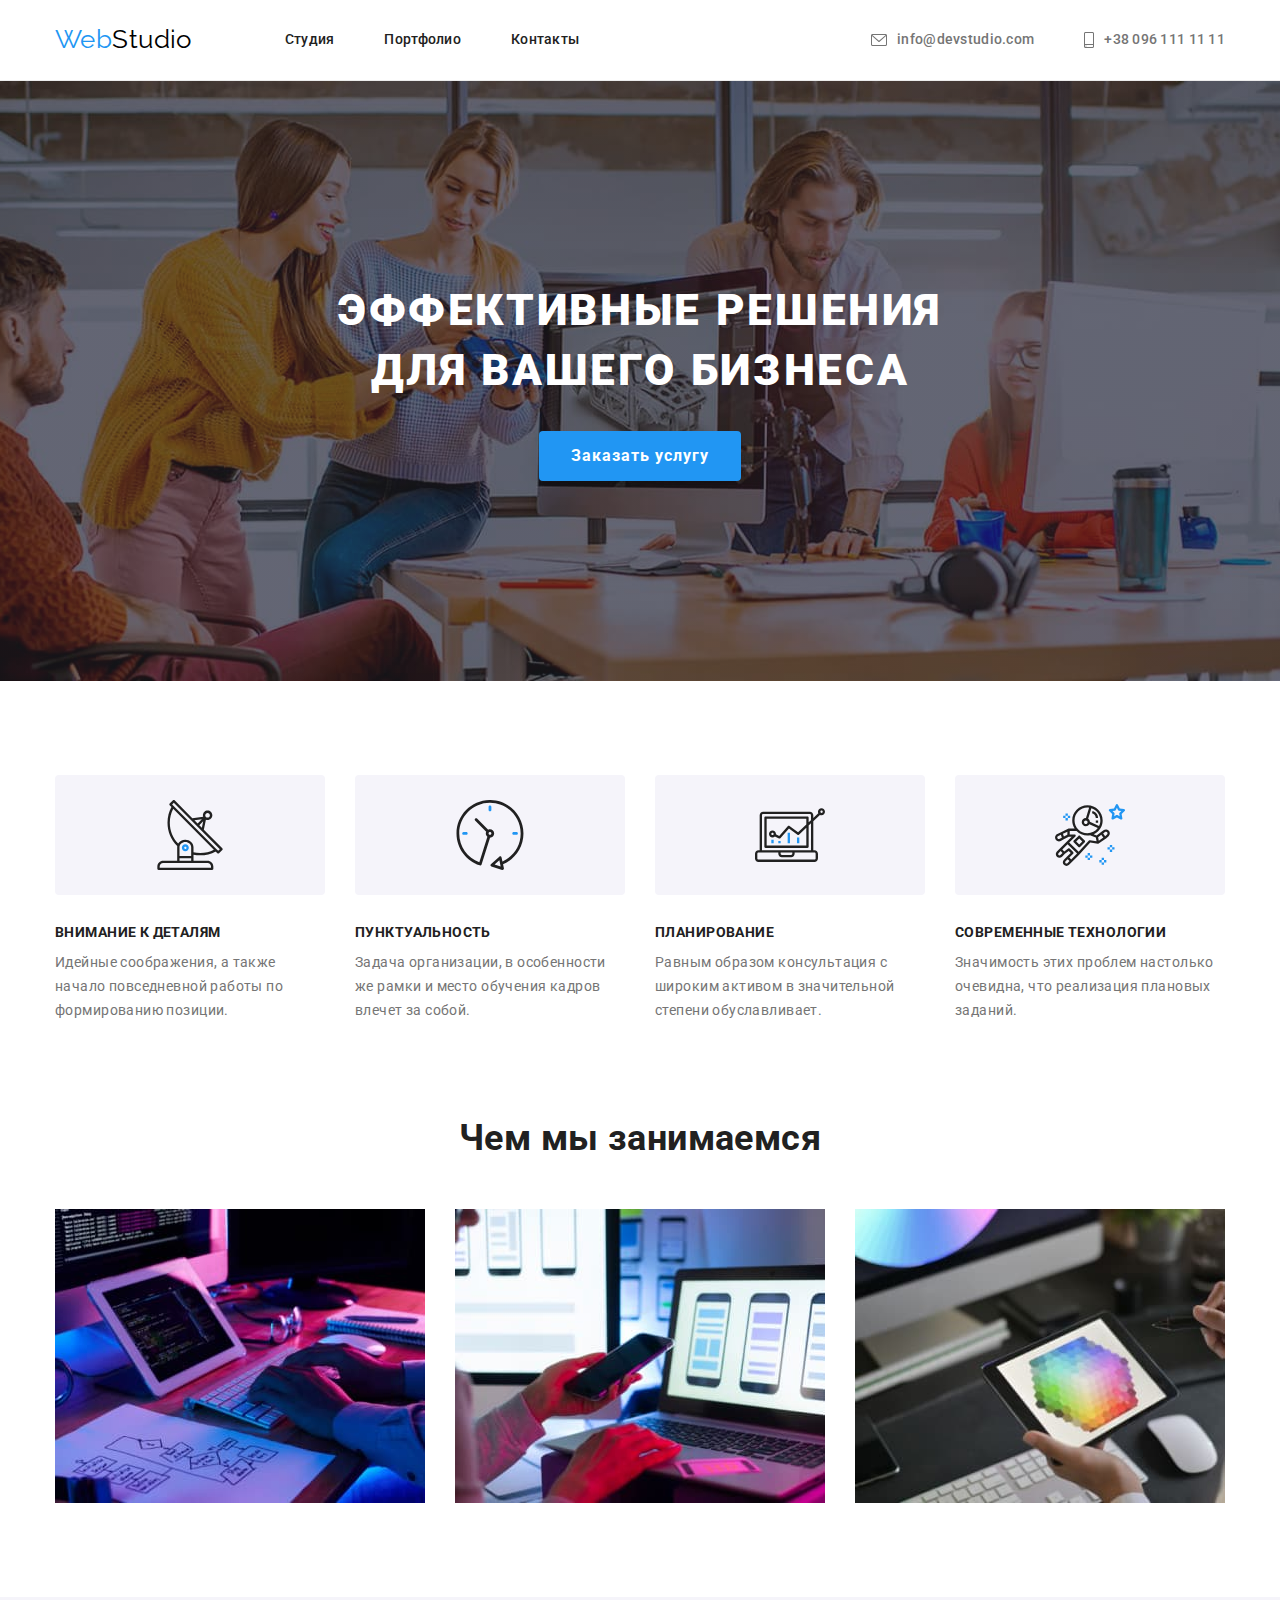
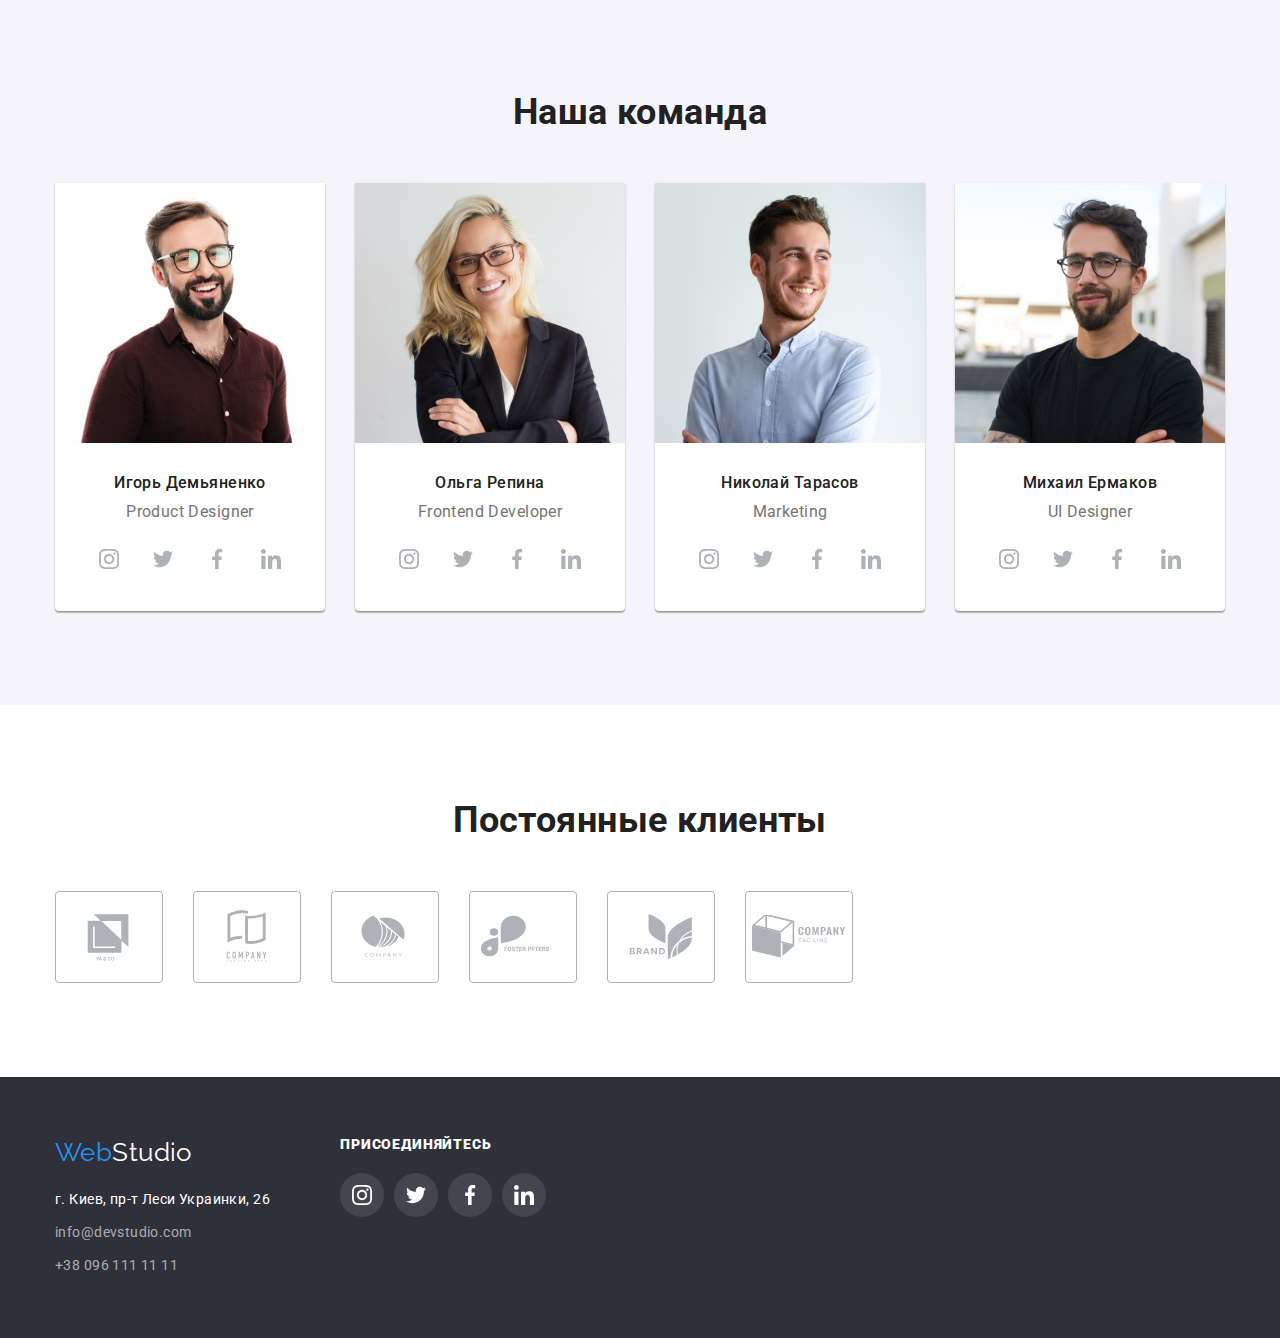
==== index.html @ 4023d110 "Начало" ====
<!DOCTYPE html>
<html lang="ru">
<head>
    <meta charset="UTF-8">
    <meta http-equiv="X-UA-Compatible" content="IE=edge">
    <meta name="viewport" content="width=device-width, initial-scale=1.0">
    <title>Главная</title>
    <link rel="preconnect" href="https://fonts.googleapis.com">
    <link rel="preconnect" href="https://fonts.gstatic.com" crossorigin>
    <link href="https://fonts.googleapis.com/css2?family=Raleway:wght@700&family=Roboto:wght@400;500;700;900&display=swap"
      rel="stylesheet">
    <link rel="stylesheet" href="https://cdnjs.cloudflare.com/ajax/libs/modern-normalize/1.1.0/modern-normalize.min.css">
    <link rel="stylesheet" href="./css/styles.css">
</head>

<body>
<!-- Шапка сайта -->
  <header class="page-header">
    <div class="container">
      <nav class="page-header-nav">
        <a class="logo" href="./index.html"><span class="logo-web">Web</span>Studio</a>
        <ul class="list nav-list">
          <li class="nav-item"><a class="nav-link" href="./index.html">Студия</a></li>
          <li class="nav-item"><a class="nav-link" href="./portfolio.html">Портфолио</a></li>
          <li class="nav-item"><a class="nav-link" href="/">Контакты</a></li>
        </ul>
      </nav>
      <ul class="nav-contacts list">
        <li class="nav-contact-item">
          <a class="nav-contact" href="mailto:info@devstudio.com">
            <svg class="nav-svg" width="16" height="12">
              <use href="./images/icons.svg#icon-envlope"></use>
            </svg>
            info@devstudio.com
          </a>
        </li>
        <li class="nav-contact-item">
          <a class="nav-contact" href="tel:+380961111111">
            <svg class="nav-svg" width="10" height="16">
              <use href="./images/icons.svg#icon-smartphone"></use>
            </svg>
            +38 096 111 11 11
          </a>
        </li>
      </ul>
    </div>
  </header>

  <main>

<!-- Блок Герой-->
    <section class="hero section">
      <h1 class="hero-title">Эффективные решения <br/> для вашего бизнеса</h1>
      <button type="button" class="hero-button" >Заказать услугу</button>
    </section>

<!-- Блок Преимущества -->
    <section class="features section">
      <div class="container" >
        <h2 class="title visually-hidden">Преимущества работы с нами</h2>
        <ul class="features-list list">
          <li class="features-item">
            <div class="features-pic-place">
              <svg class="features-pic">
                <use href="./images/icons.svg#icon-antenna"></use>
              </svg>
            </div>
            <h3 class="features-item-title">Внимание к деталям</h3>
            <p class="features-text">Идейные соображения, а также начало повседневной работы по формированию позиции.</p>
          </li>
          <li class="features-item">
            <div class="features-pic-place">
              <svg class="features-pic">
                <use href="./images/icons.svg#icon-clock"></use>
              </svg>
            </div>
            <h3 class="features-item-title">Пунктуальность</h3>
            <p class="features-text">Задача организации, в особенности же рамки и место обучения кадров влечет за собой.</p>
          </li>
          <li class="features-item">
            <div class="features-pic-place">
              <svg class="features-pic">
                <use href="./images/icons.svg#icon-diagram"></use>
              </svg>
            </div>
            <h3 class="features-item-title">Планирование</h3>
            <p class="features-text">Равным образом консультация с широким активом в значительной степени обуславливает.</p>
          </li>
          <li class="features-item">
            <div class="features-pic-place">
              <svg class="features-pic">
                <use href="./images/icons.svg#icon-astronaut"></use>
              </svg>
            </div>
            <h3 class="features-item-title">Современные технологии</h3>
            <p class="features-text">Значимость этих проблем настолько очевидна, что реализация плановых заданий.</p>
          </li>
        </ul>
      </div>
    </section>

<!-- Блок Чем мы занимаемся -->
    <section class="about section">
      <div class="container">
        <h2 class="title">Чем мы занимаемся</h2>
        <ul class="about-list list">
          <li class="about-item"><img class="about-img" src="./images/blockscheme.jpg" alt="человек работает над блок-схемой работы сайта" width="370"></li>
          <li class="about-item"><img class="about-img" src="./images/telephonia.jpg" alt="человек работает над дизайном мобильной версии сайта" width="370"></li>
          <li class="about-item"><img class="about-img" src="./images/colorsoption.jpg" alt="человек выбирает цвет из цветовой схемы" width="370"></li>
        </ul>
      </div>
    </section>

<!-- Блок Наша команда-->
    <section class="team section">
      <div class="container">
        <h2 class="title">Наша команда</h2>
        <ul class="team-list list">

          <li class="team-card">
            <img class="team-img" src="./images/ihordemjanenko.jpg" alt="фотография Игоря Демьяненко" width="270">
            <div class="team-item">
              <h3 class="team-name">Игорь Демьяненко</h3>
              <p class="team-position">Product Designer</p>
              <ul class="social-media list">
                <li>
                  <a class="sm-icon" href="/">
                    <svg>
                      <use href="./images/icons.svg#icon-insta"></use>
                    </svg>
                  </a>
                </li>
                <li>
                  <a class="sm-icon" href="/">
                    <svg>
                      <use href="./images/icons.svg#icon-twitter"></use>
                    </svg>
                  <a>
                </li>
                <li>
                  <a class="sm-icon" href="/">
                    <svg>
                      <use href="./images/icons.svg#icon-fb"></use>
                    </svg>
                  </a>
                </li>
                <li>
                  <a class="sm-icon" href="/">
                    <svg>
                      <use href="./images/icons.svg#icon-linkdin"></use>
                    </svg>
                  </a>
                </li>
              </ul>
            </div>
          </li>

          <li class="team-card">
            <img class="team-img" src="./images/olharepina.jpg" alt="фотография Ольги Репиной" width="270">
            <div class="team-item">
              <h3 class="team-name">Ольга Репина</h3>
              <p class="team-position">Frontend Developer</p>
              <ul class="social-media list">
                <li>
                  <a class="sm-icon" href="/">
                    <svg>
                      <use href="./images/icons.svg#icon-insta"></use>
                    </svg>
                  </a>
                </li>
                <li>
                  <a class="sm-icon" href="/">
                    <svg>
                      <use href="./images/icons.svg#icon-twitter"></use>
                    </svg>
                    <a>
                </li>
                <li>
                  <a class="sm-icon" href="/">
                    <svg>
                      <use href="./images/icons.svg#icon-fb"></use>
                    </svg>
                  </a>
                </li>
                <li>
                  <a class="sm-icon" href="/">
                    <svg>
                      <use href="./images/icons.svg#icon-linkdin"></use>
                    </svg>
                  </a>
                </li>
              </ul>
            </div>
              </li>
          <li class="team-card">
            <img class="team-img" src="./images/nikolaytarasov.jpg" alt="фотография Николая Тарасова" width="270">
            <div class="team-item">
              <h3 class="team-name">Николай Тарасов</h3>
              <p class="team-position">Marketing</p>
              <ul class="social-media list">
                <li>
                  <a class="sm-icon" href="/">
                    <svg>
                      <use href="./images/icons.svg#icon-insta"></use>
                    </svg>
                  </a>
                </li>
                <li>
                  <a class="sm-icon" href="/">
                    <svg>
                      <use href="./images/icons.svg#icon-twitter"></use>
                    </svg>
                    <a>
                </li>
                <li>
                  <a class="sm-icon" href="/">
                    <svg>
                      <use href="./images/icons.svg#icon-fb"></use>
                    </svg>
                  </a>
                </li>
                <li>
                  <a class="sm-icon" href="/">
                    <svg>
                      <use href="./images/icons.svg#icon-linkdin"></use>
                    </svg>
                  </a>
                </li>
              </ul>
            </div>
              </li>
          <li class="team-card">
            <img class="team-img" src="./images/mihailermakov.jpg" alt="фотография Михаила Ермакова" width="270">
            <div class="team-item">
              <h3 class="team-name">Михаил Ермаков</h3>
              <p class="team-position">UI Designer</p>
              <ul class="social-media list">
                <li>
                  <a class="sm-icon" href="/">
                    <svg>
                      <use href="./images/icons.svg#icon-insta"></use>
                    </svg>
                  </a>
                </li>
                <li>
                  <a class="sm-icon" href="/">
                    <svg>
                      <use href="./images/icons.svg#icon-twitter"></use>
                    </svg>
                    <a>
                </li>
                <li>
                  <a class="sm-icon" href="/">
                    <svg>
                      <use href="./images/icons.svg#icon-fb"></use>
                    </svg>
                  </a>
                </li>
                <li>
                  <a class="sm-icon" href="/">
                    <svg>
                      <use href="./images/icons.svg#icon-linkdin"></use>
                    </svg>
                  </a>
                </li>
              </ul>
            </div>
          </li>
        </ul>
      </div>
    </section>

<!-- Блок Наши клиенты -->
    <section class="clients section">
      <div class="container">
        <h2 class="title">Постоянные клиенты</h2>
        <ul class="clients-list list">
          <li>
            <a class="client-link" href="/">
              <svg>
                <use href="./images/icons.svg#icon-company1"></use>
              </svg>
            </a>
          </li>
          <li class="client-place">
            <a class="client-link" href="/">
              <svg>
                <use href="./images/icons.svg#icon-company2"></use>
              </svg>
            </a>
          </li>
          <li class="client-place">
            <a class="client-link" href="/">
              <svg>
                <use href="./images/icons.svg#icon-company3"></use>
              </svg>
            </a>
          </li>
          <li class="client-place">
            <a class="client-link" href="/">
              <svg>
                <use href="./images/icons.svg#icon-company4"></use>
              </svg>
            </a>
          </li>
          <li class="client-place">
            <a class="client-link" href="/">
              <svg>
                <use href="./images/icons.svg#icon-company5"></use>
              </svg>
            </a>
          </li>
          <li class="client-place">
            <a class="client-link" href="/">
              <svg>
                <use href="./images/icons.svg#icon-company6"></use>
              </svg>
            </a>
          </li>
        </ul>

      </div>
    </section>

  </main>

<!-- Футер сайта -->
<footer class="footer">
  <div class="container">
    <div class="contacts">
      <p class="logo"><a class="link" href="./index.html"><span class="logo-web">Web</span><span
            class="logo-footer">Studio</span></a></p>
      <ul class="footer-list list">
        <li>
          <p class="footer-address"><a class="link" href="https://goo.gl/maps/79tdAXcRNP72xCpw5">г. Киев, пр-т Леси
              Украинки, 26</a></p>
        </li>
        <li>
          <p class="footer-contacts mail"><a class="link" href="mailto:info@devstudio.com">info@devstudio.com</a></p>
        </li>
        <li>
          <p class="footer-contacts"><a class="link" href="tel:+380961111111"> +38 096 111 11 11</a></p>
        </li>
      </ul>
    </div>
    <div class="footer-sm">
      <h3 class="footer-call">Присоединяйтесь</h3>
      <ul class="social-media list">
        <li>
          <a class="sm-icon" href="/">
            <svg>
              <use href="./images/icons.svg#icon-insta"></use>
            </svg>
          </a>
        </li>
        <li>
          <a class="sm-icon" href="/">
            <svg>
              <use href="./images/icons.svg#icon-twitter"></use>
            </svg>
          </a>
        </li>
        <li>
          <a class="sm-icon" href="/">
            <svg>
              <use href="./images/icons.svg#icon-fb"></use>
            </svg>
          </a>
        </li>
        <li>
          <a class="sm-icon" href="/">
            <svg>
              <use href="./images/icons.svg#icon-linkdin"></use>
            </svg>
          </a>
        </li>
      </ul>
    </div>
  </div>
</footer>
</body>
</html>
---- css/styles.css ----
:root {
  --primary-text-color: #757575;
  --secondary-text-color: #212121;
  --hero-bgc: #2f303a;
  --hero-title: #ffffff;
  --bgc-color: #ffffff;
  --bgc-footer: #2f303a;
  --bgc-hero: #2f303a;
  --bgc-ourteam: #f5f4fa;
  --ff-accent: Raleway, sans-serif;
  --accent-color: #2196f3;
}

* {
  box-sizing: border-box;
}

body {
  color: var(--primary-text-color);
  background-color: var(--bgc-color);
  font-family: roboto, sans-serif;
  letter-spacing: 0.03em;
  font-size: 14px;
}

.section {
  padding: 94px 0 94px 0;
}

.list {
  list-style: none;
  margin: 0;
  padding: 0;
}

.link {
  text-decoration: none;
}

.container {
  width: 1200px;
  margin-left: auto;
  margin-right: auto;
  padding-left: 15px;
  padding-right: 15px;
}

h1,
h2,
h3,
p,
ul {
  margin: 0;
}

.visually-hidden {
  position: absolute;
  width: 1px;
  height: 1px;
  margin: -1px;
  padding: 0;
  overflow: hidden;
  border: 0;
  clip: rect(0 0 0 0);
}

.logo {
  color: black;
  font-family: var(--ff-accent);
  font-size: 26px;
  line-height: 1.2;
  text-decoration: none;
}

.nav-link:hover,
.nav-link:focus,
.nav-contact:focus,
.nav-contact:hover,
.logo-web,
.active.nav-link {
  color: var(--accent-color);
}

.title {
  color: var(--secondary-text-color);
  font-weight: 700;
  font-size: 36px;
  line-height: 1.17;
  text-align: center;
  margin-bottom: 50px;
}

/* ------------------ PAGE HEADER------------------------------ */
.page-header {
  border-bottom: 1px solid #ececec;
  background-color: var(--bgc-color);
}

/* ------------------ LOGO and MENU------------------------------ */
.page-header-nav {
  display: flex;
  align-items: center;
  margin-right: auto;
}

.page-header .container,
.nav-contacts {
  display: flex;
}

.nav-list {
  display: flex;
  margin-left: 93px;
}

.nav-item:not(:last-child) {
  margin-right: 50px;
}

.nav-link,
.nav-contact {
  display: flex;
  padding-top: 32px;
  padding-bottom: 32px;
  align-items: center;

  font-weight: 500;
  line-height: 1.14;
  letter-spacing: 0.02em;
  text-decoration: none;
  color: var(--primary-text-color);
}

.nav-link {
  color: var(--secondary-text-color);
}

.nav-contact-item:not(:last-child) {
  margin-right: 50px;
}

.nav-svg {
  margin-right: 10px;
  --color: currentColor;
}

/* ------------------ HERO SECTION ------------------------------ */
.hero {
  max-width: 1600px;
  margin-left: auto;
  margin-right: auto;
  background-color: var(--hero-bgc);
  background-image: linear-gradient(
      to right,
      rgba(47, 48, 58, 0.4),
      rgba(47, 48, 58, 0.4)
    ),
    url("../images/hero-image.jpg");

  background-repeat: no-repeat;
  background-size: cover;
  background-position: 50% 50%;

  padding-top: 200px;
  padding-bottom: 200px;
  text-align: center;
}

.hero-title {
  color: var(--hero-title);
  font-weight: 900;
  font-size: 44px;
  line-height: 1.36;
  letter-spacing: 0.06em;
  text-transform: uppercase;
  margin-bottom: 30px;
}

.hero-button {
  font-family: roboto, sans-serif;
  border-width: 0;
  font-weight: 700;
  font-size: 16px;
  line-height: 1.88;
  text-align: center;
  letter-spacing: 0.06em;
  text-decoration: none;
  cursor: pointer;
  color: var(--hero-title);
  background-color: var(--accent-color);

  padding: 10px 32px 10px 32px;
  box-shadow: 0px 4px 4px rgba(0, 0, 0, 0.15);
  border-radius: 4px;
  min-width: 200px;
}

/* ------------------- FEATURES SECTION ---------------*/
.features-list {
  display: flex;
}

.features-item {
  width: calc((100% - 90px) / 3);
}

.features-item:not(:last-child) {
  margin-right: 30px;
}

.features-item-title {
  color: var(--secondary-text-color);
  font-size: 14px;
  font-weight: 700;
  line-height: 1.14;
  text-transform: uppercase;
  margin-bottom: 10px;
}

.features-text {
  line-height: 1.71;
}

.features-pic-place {
  display: flex;
  align-items: center;
  justify-content: center;
  width: 100%;
  height: 120px;
  margin-bottom: 30px;
  border-radius: 4px;
  background-color: var(--bgc-ourteam);
}

.features-pic {
  width: 70px;
  height: 70px;
}

/* ------------------- ABOUT SECTION ---------------------------------*/
.about {
  padding-top: 0;
}

.about-list {
  display: flex;
}

.about-item + .about-item {
  margin-left: 30px;
}

.about-img {
  display: block;
}

/* ------------------- TEAM SECTION ---------------*/
.team {
  background-color: var(--bgc-ourteam);
}

.team-list {
  display: flex;
}

.team-card {
  width: calc((100% - 90px) / 4);
  box-shadow: 0px 1px 3px rgba(0, 0, 0, 0.12), 0px 1px 1px rgba(0, 0, 0, 0.14),
    0px 2px 1px rgba(0, 0, 0, 0.2);
  border-radius: 0px 0px 4px 4px;
  background-color: var(--bgc-color);
}

.team-card:not(:last-child) {
  margin-right: 30px;
}

.team-img {
  display: block;
}

.team-item {
  padding: 30px 32px 30px 32px;
}

.team-name {
  font-weight: 500;
  font-size: 16px;
  line-height: 1.19;
  text-align: center;
  margin-bottom: 10px;
  color: var(--secondary-text-color);
}

.team-position {
  font-size: 16px;
  line-height: 1.19;
  text-align: center;
  margin-bottom: 16px;
}

.social-media {
  display: flex;
  justify-content: center;
}

.sm-icon {
  display: flex;
  width: 44px;
  height: 44px;
  border-radius: 50%;
  align-items: center;
  justify-content: center;
}

.sm-icon:focus svg,
.sm-icon:hover svg {
  fill: #ffffff;
}

.sm-icon svg {
  width: 20px;
  height: 20px;
  fill: #afb1b8;
}

/* ---------------- CLIENTS --------------------------- */

.clients-list {
  display: flex;
  margin-right: -30px;
}

.clients-list li {
  width: calc((100%-150px) / 6);
  height: 92px;
  margin-right: 30px;
}

.client-link {
  display: flex;
  width: 100%;
  height: 100%;
  border: 1px solid #afb1b8;
  box-sizing: border-box;
  border-radius: 4px;
  justify-content: center;
  align-items: center;
}

.client-link:hover,
.client-link:focus {
  border: 1px solid var(--accent-color);
}

.client-link:hover svg,
.client-link:focus svg {
  fill: var(--accent-color);
}

.client-link svg {
  width: 106px;
  height: 60px;
  fill: #afb1b8;
}

/* ---------------- FOOTER --------------------------- */

.footer {
  background-color: var(--bgc-footer);
  padding-top: 60px;
  padding-bottom: 60px;
}

.footer .container {
  display: flex;
}

.logo-footer {
  color: #ffffff;
}

.footer .logo {
  margin-bottom: 20px;
}

.footer-address {
  margin-bottom: 9px;
}

.footer-address a {
  color: #fff;
  line-height: 1.71;
}

.footer-contacts a {
  color: rgba(255, 255, 255, 0.6);
  line-height: 1.71;
}

.footer-contacts.mail {
  margin-bottom: 9px;
}

.footer-sm {
  margin-left: 70px;
}

.footer-call {
  color: #ffffff;
  font-weight: 900;
  font-size: 14px;
  line-height: 1.14;
  letter-spacing: 0.06em;
  text-transform: uppercase;
  margin-bottom: 20px;
}

.footer-sm .sm-icon {
  background: rgba(255, 255, 255, 0.1);
}

.footer-sm .sm-icon svg {
  fill: #ffffff;
}

.social-media li:not(:last-child) {
  margin-right: 10px;
}

.sm-icon:hover,
.sm-icon:focus {
  background-color: var(--accent-color);
}

/* ---------------- PORTFOLIO SECTION -------------------- */
.portfolio-buttons {
  display: flex;
  justify-content: center;
  margin-bottom: 50px;
}

.portfolio-button {
  border-radius: 4px;
  padding: 6px 22px 6px 22px;

  color: var(--secondary-text-color);
  font-family: roboto, sans-serif;
  background-color: #f5f4fa;
  font-weight: 500;
  font-size: 16px;
  line-height: 1.62;
  text-align: center;
  border-width: 0;
  letter-spacing: 0.03em;

  cursor: pointer;
}

.portfolio-item-btn:not(:last-child) {
  margin-right: 8px;
}

.portfolio-button:focus,
.portfolio-button:hover {
  color: #ffffff;
  background-color: var(--accent-color);
  box-shadow: 0px 3px 1px rgba(0, 0, 0, 0.1), 0px 1px 2px rgba(0, 0, 0, 0.08),
    0px 2px 2px rgba(0, 0, 0, 0.12);
}

.portfolio-photo {
  display: block;
}

.portfolio-name {
  color: var(--secondary-text-color);
  font-weight: 700;
  font-size: 18px;
  line-height: 2;
  letter-spacing: 0.06em;
  margin-bottom: 4px;
}

.portfolio-type {
  font-size: 16px;
  line-height: 1.87;
  color: var(--primary-text-color);
  /* margin-bottom: 20px; */
}
.portfolio-list a {
  text-decoration: none;
}

.portfolio-list {
  display: flex;
  flex-wrap: wrap;
}

.portfolio-list-item {
  margin-right: 30px;
  margin-bottom: 30px;
}

.portfolio-list-item:nth-child(3n) {
  margin-right: 0;
}

.portfolio-list-item:nth-last-child(-n + 3) {
  margin-bottom: 0;
}

.portfolio-frame {
  border: 1px solid var(--bgc-ourteam);
  border-top: none;
  padding-top: 20px;
  padding-left: 24px;
  padding-right: 24px;
  padding-bottom: 20px;
}

.portfolio-list-item:focus,
.portfolio-list-item:hover {
  box-shadow: 0px 1px 1px rgba(0, 0, 0, 0.12), 0px 4px 4px rgba(0, 0, 0, 0.06),
    1px 4px 6px rgba(0, 0, 0, 0.16);
}
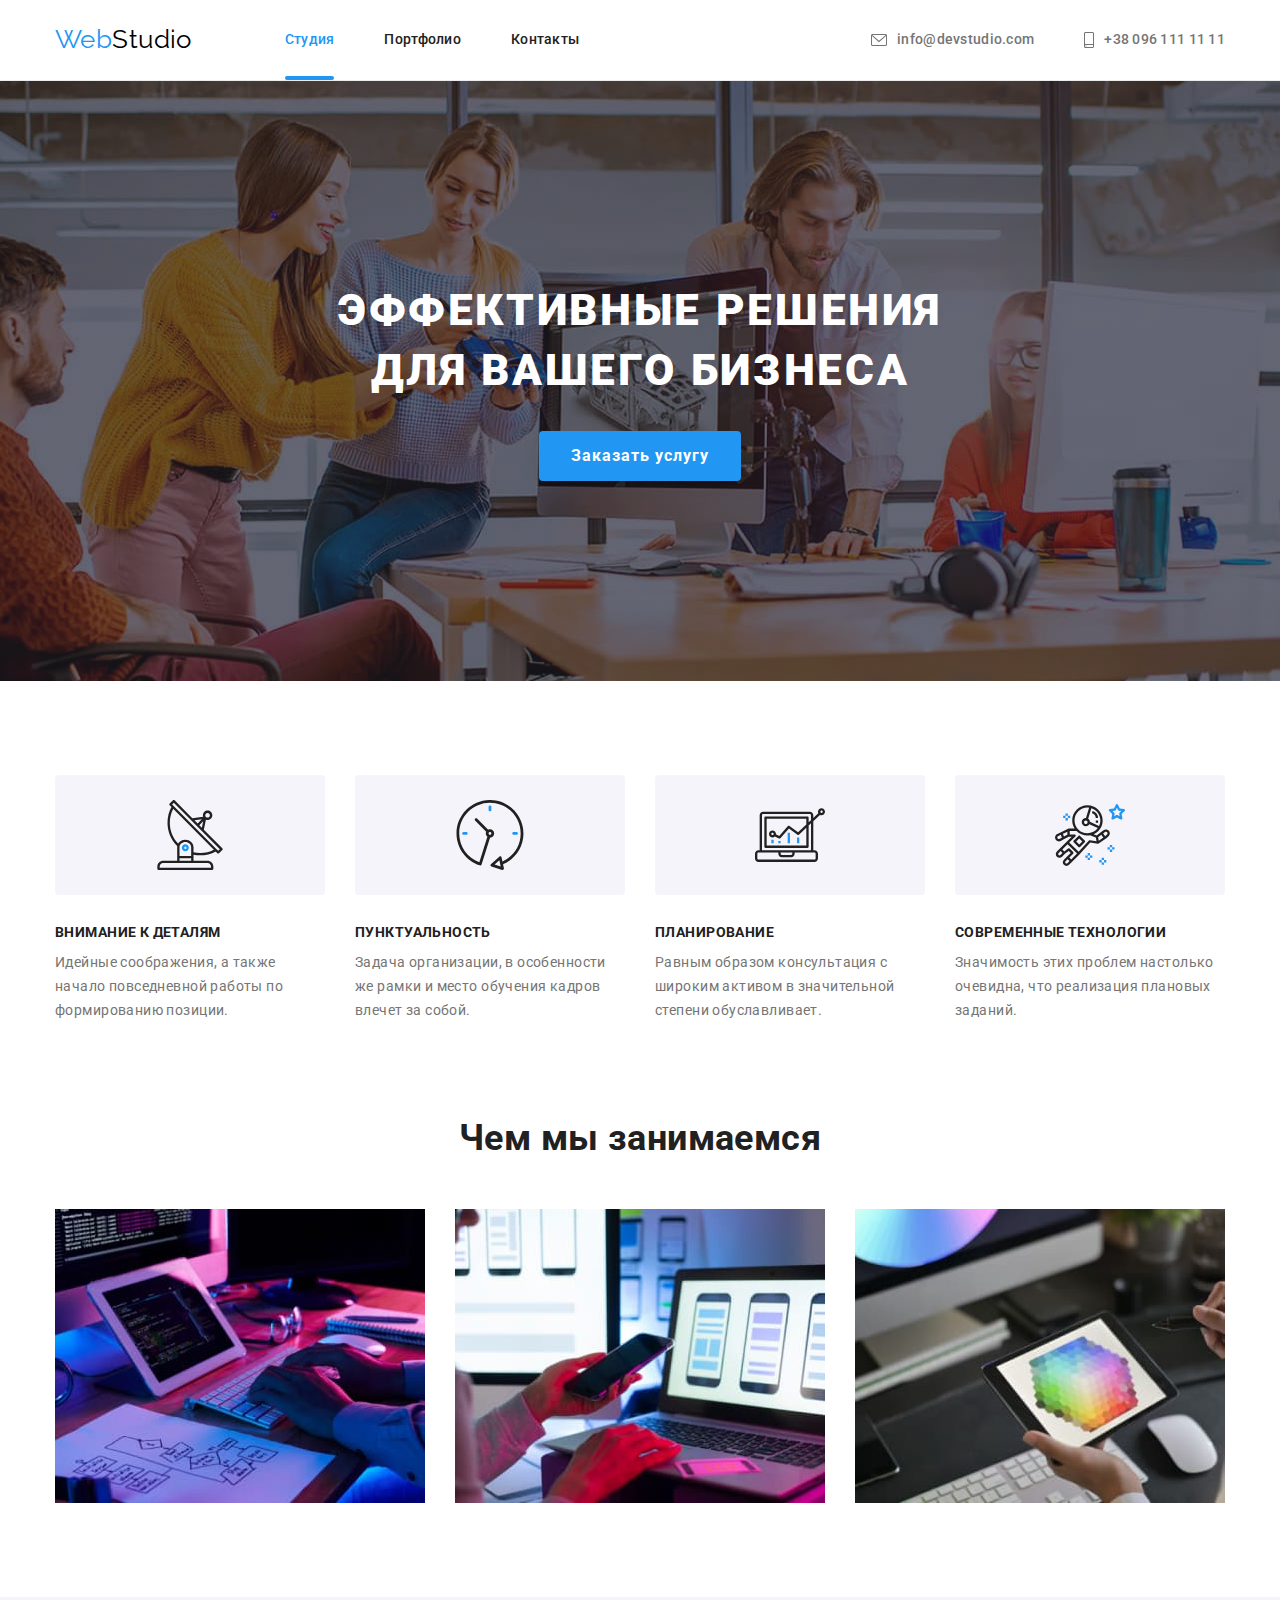
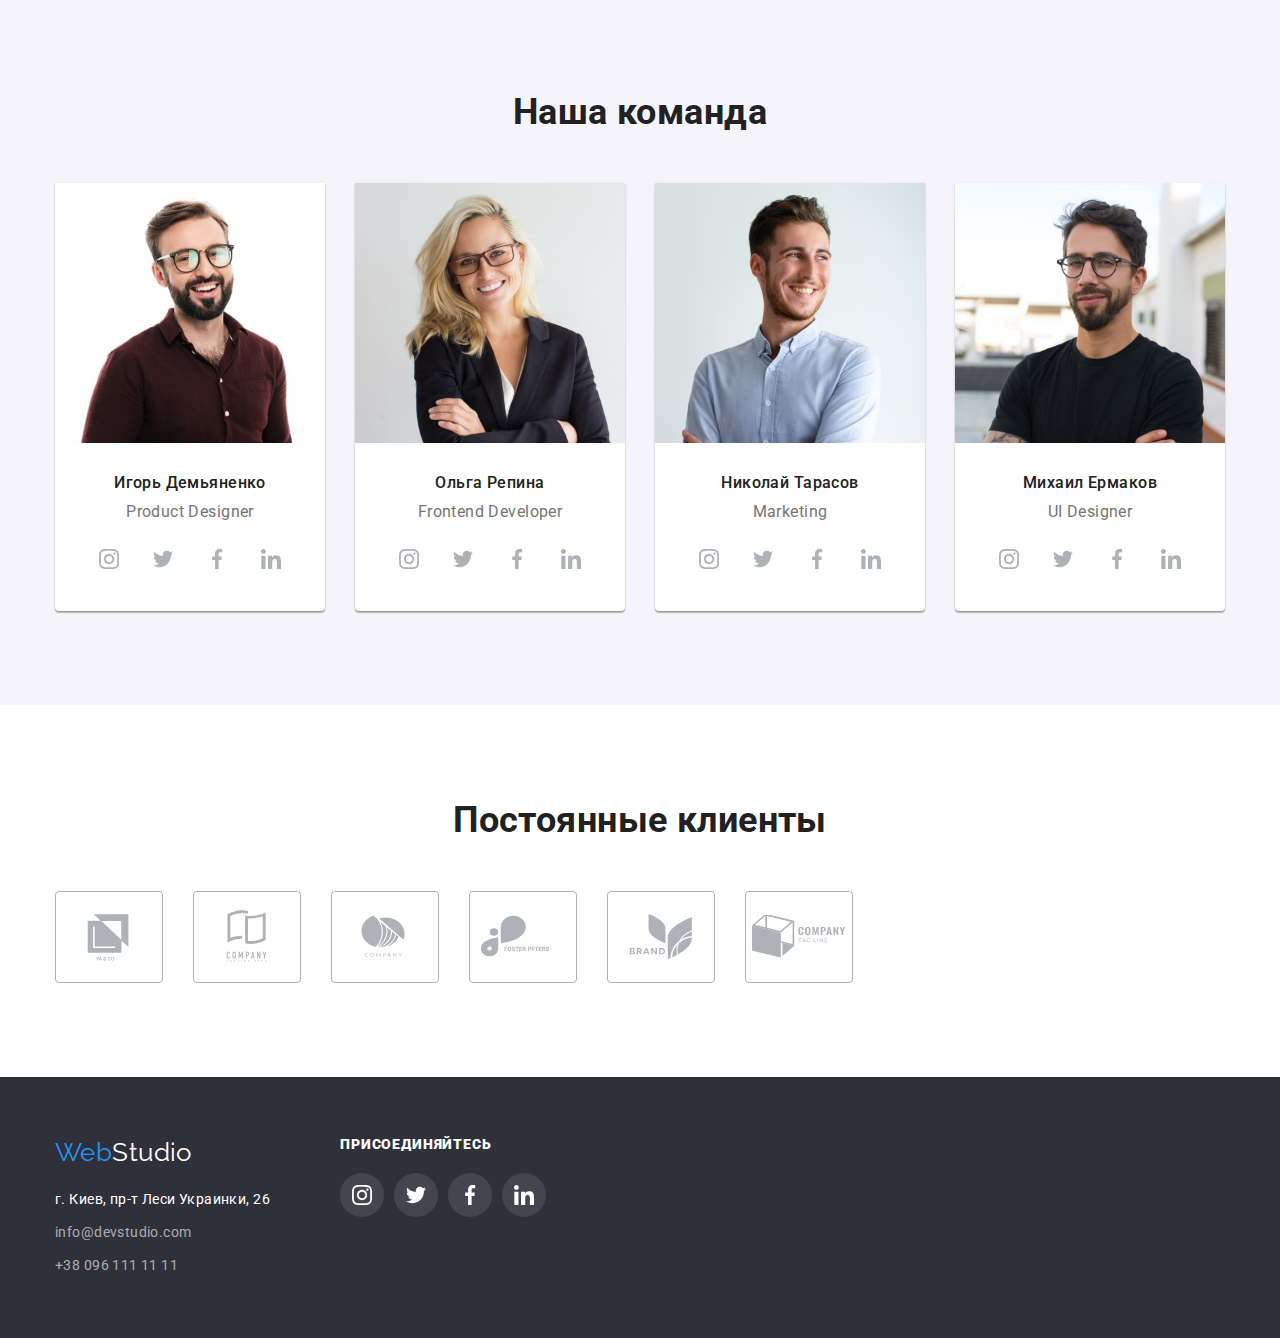
==== commit d8751e77: "сделал переходы" ====
--- a/index.html
+++ b/index.html
@@ -20,7 +20,7 @@
       <nav class="page-header-nav">
         <a class="logo" href="./index.html"><span class="logo-web">Web</span>Studio</a>
         <ul class="list nav-list">
-          <li class="nav-item"><a class="nav-link" href="./index.html">Студия</a></li>
+          <li class="nav-item"><a class="active nav-link" href="./index.html">Студия</a></li>
           <li class="nav-item"><a class="nav-link" href="./portfolio.html">Портфолио</a></li>
           <li class="nav-item"><a class="nav-link" href="/">Контакты</a></li>
         </ul>
--- a/css/styles.css
+++ b/css/styles.css
@@ -129,6 +129,8 @@
   letter-spacing: 0.02em;
   text-decoration: none;
   color: var(--primary-text-color);
+
+  transition: color 250ms cubic-bezier(0.4, 0, 0.2, 1);
 }
 
 .nav-link {
@@ -142,6 +144,22 @@
 .nav-svg {
   margin-right: 10px;
   --color: currentColor;
+}
+
+.nav-item {
+  position: relative;
+}
+
+.active::after {
+  content: '';
+  display: block;
+  position: absolute;
+  bottom: 0;
+  left: 0;
+  width: 100%;
+  height: 4px;
+  border-radius: 2px;
+  background-color: var(--accent-color);
 }
 
 /* ------------------ HERO SECTION ------------------------------ */
@@ -311,6 +329,8 @@
   border-radius: 50%;
   align-items: center;
   justify-content: center;
+
+  transition: background 250ms cubic-bezier(0.4, 0, 0.2, 1);
 }
 
 .sm-icon:focus svg,
@@ -322,6 +342,8 @@
   width: 20px;
   height: 20px;
   fill: #afb1b8;
+
+  transition: fill 250ms cubic-bezier(0.4, 0, 0.2, 1);;
 }
 
 /* ---------------- CLIENTS --------------------------- */
@@ -346,6 +368,8 @@
   border-radius: 4px;
   justify-content: center;
   align-items: center;
+
+  transition: border 250ms cubic-bezier(0.4, 0, 0.2, 1);
 }
 
 .client-link:hover,
@@ -362,6 +386,7 @@
   width: 106px;
   height: 60px;
   fill: #afb1b8;
+  transition: fill 250ms cubic-bezier(0.4, 0, 0.2, 1);
 }
 
 /* ---------------- FOOTER --------------------------- */
@@ -418,6 +443,7 @@
 
 .footer-sm .sm-icon {
   background: rgba(255, 255, 255, 0.1);
+  transition: background 250ms cubic-bezier(0.4, 0, 0.2, 1);
 }
 
 .footer-sm .sm-icon svg {
@@ -455,6 +481,12 @@
   letter-spacing: 0.03em;
 
   cursor: pointer;
+
+  transition:
+    background-color 250ms cubic-bezier(0.4, 0, 0.2, 1),
+    color 250ms cubic-bezier(0.4, 0, 0.2, 1),
+    box-shadow 250ms cubic-bezier(0.4, 0, 0.2, 1);
+
 }
 
 .portfolio-item-btn:not(:last-child) {
@@ -500,6 +532,9 @@
 .portfolio-list-item {
   margin-right: 30px;
   margin-bottom: 30px;
+
+  transition:
+    box-shadow 250ms cubic-bezier(0.4, 0, 0.2, 1);
 }
 
 .portfolio-list-item:nth-child(3n) {
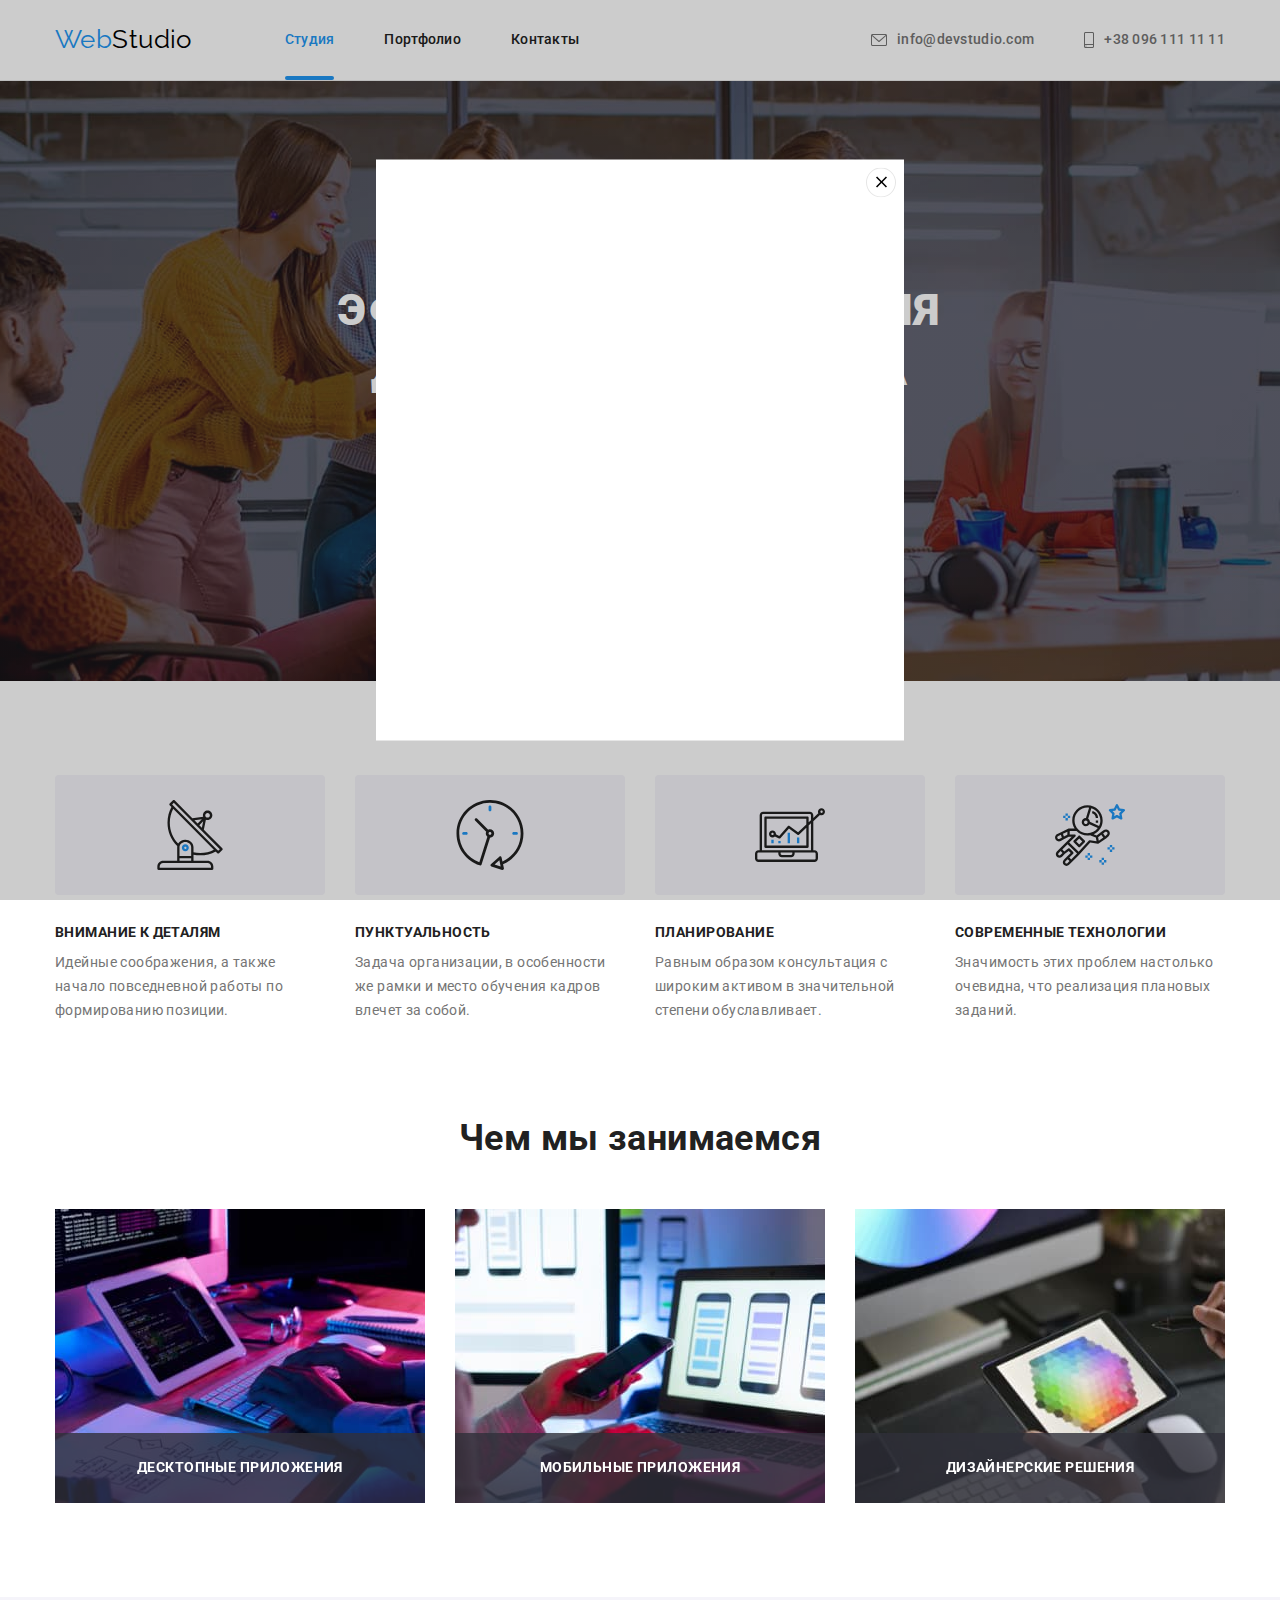
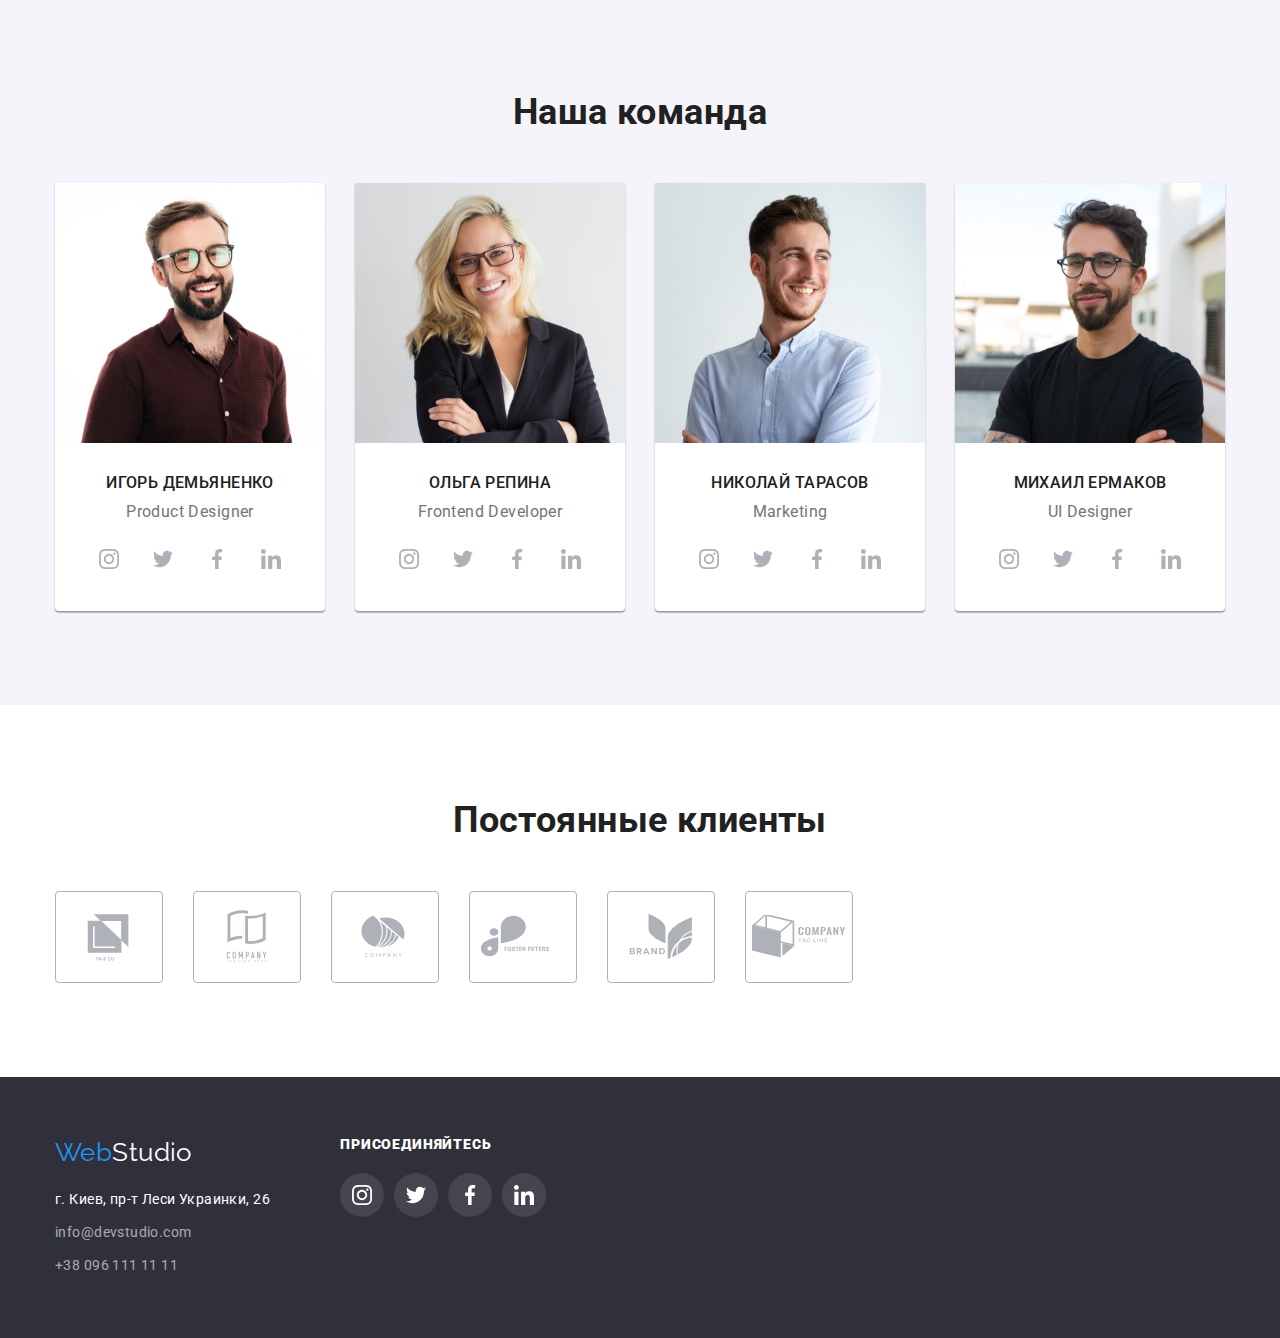
==== commit 6d491f48: "работаю над модалкой" ====
--- a/index.html
+++ b/index.html
@@ -52,6 +52,15 @@
     <section class="hero section">
       <h1 class="hero-title">Эффективные решения <br/> для вашего бизнеса</h1>
       <button type="button" class="hero-button" >Заказать услугу</button>
+    <div class="backdrop is-hidden">
+      <div class="modal">
+        <svg class="icon-close">
+          <use href="./images/icons.svg#close" width="30px" heigth="30px" ></use>
+        </svg>
+      </div>
+    </div>
+    
+    
     </section>
 
 <!-- Блок Преимущества -->
@@ -104,9 +113,18 @@
       <div class="container">
         <h2 class="title">Чем мы занимаемся</h2>
         <ul class="about-list list">
-          <li class="about-item"><img class="about-img" src="./images/blockscheme.jpg" alt="человек работает над блок-схемой работы сайта" width="370"></li>
-          <li class="about-item"><img class="about-img" src="./images/telephonia.jpg" alt="человек работает над дизайном мобильной версии сайта" width="370"></li>
-          <li class="about-item"><img class="about-img" src="./images/colorsoption.jpg" alt="человек выбирает цвет из цветовой схемы" width="370"></li>
+          <li class="about-item">
+            <img class="about-img" src="./images/blockscheme.jpg" alt="человек работает над блок-схемой работы сайта" width="370">
+            <h3 class="about-note">Десктопные приложения</h3>
+          </li>
+          <li class="about-item">
+            <img class="about-img" src="./images/telephonia.jpg" alt="человек работает над дизайном мобильной версии сайта" width="370">
+            <h3 class="about-note">Мобильные приложения</h3>
+          </li>
+          <li class="about-item">
+            <img class="about-img" src="./images/colorsoption.jpg" alt="человек выбирает цвет из цветовой схемы" width="370">
+            <h3 class="about-note">Дизайнерские решения</h3>
+          </li>
         </ul>
       </div>
     </section>
@@ -325,7 +343,7 @@
   </main>
 
 <!-- Футер сайта -->
-<footer class="footer">
+  <footer class="footer">
   <div class="container">
     <div class="contacts">
       <p class="logo"><a class="link" href="./index.html"><span class="logo-web">Web</span><span
@@ -378,6 +396,7 @@
     </div>
   </div>
 </footer>
+  
+  <script src="./js/modal.js"></script>
 </body>
-</html>
-
+</html>--- a/css/styles.css
+++ b/css/styles.css
@@ -88,6 +88,13 @@
   line-height: 1.17;
   text-align: center;
   margin-bottom: 50px;
+}
+
+h3 {
+  font-size: 14px;
+  font-weight: 700;
+  line-height: 1.14;
+  text-transform: uppercase;
 }
 
 /* ------------------ PAGE HEADER------------------------------ */
@@ -213,6 +220,43 @@
   min-width: 200px;
 }
 
+/* ------------------- MODAL ---------------*/
+.backdrop {
+  position: fixed;
+  top: 0;
+  height: 0;
+  width: 100%;
+  height: 100%;
+  background: rgba(0, 0, 0, 0.2);
+}
+
+.backdrop.is-hidden {
+  /* opacity: 0; */
+  pointer-events: none;
+}
+
+.modal {
+  position: absolute;
+  top: 50%;
+  left: 50%;
+  min-width: 528px;
+  min-height: 581px;
+  background: var(--bgc-color);
+  transform: translate(-50%, -50%);
+  padding: 8px;
+}
+
+.icon-close {
+  position: fixed;
+  right: 8px;
+  top: 8px;
+  width: 30px;
+  height: 30px;
+  --color2: rgba(0, 0, 0, 0.1);
+  --color3: black;
+  --color1: none;
+}
+
 /* ------------------- FEATURES SECTION ---------------*/
 .features-list {
   display: flex;
@@ -228,10 +272,6 @@
 
 .features-item-title {
   color: var(--secondary-text-color);
-  font-size: 14px;
-  font-weight: 700;
-  line-height: 1.14;
-  text-transform: uppercase;
   margin-bottom: 10px;
 }
 
@@ -262,6 +302,25 @@
 
 .about-list {
   display: flex;
+}
+
+.about-item {
+  position: relative;
+}
+
+.about-note {
+  display: block;
+  position: absolute;
+  bottom: 0;
+  left: 0;
+  width: 100%;
+  height: 70px;
+  text-align: center;
+  padding-top: 27px;
+  padding-bottom: 27px;
+  
+  background: rgba(47, 48, 58, 0.8);
+  color: #ffffff;
 }
 
 .about-item + .about-item {
@@ -486,7 +545,6 @@
     background-color 250ms cubic-bezier(0.4, 0, 0.2, 1),
     color 250ms cubic-bezier(0.4, 0, 0.2, 1),
     box-shadow 250ms cubic-bezier(0.4, 0, 0.2, 1);
-
 }
 
 .portfolio-item-btn:not(:last-child) {
@@ -503,6 +561,29 @@
 
 .portfolio-photo {
   display: block;
+}
+
+.portfolio-overlay {
+  position: absolute;
+  display: block;
+  top: 100%;
+  left: 0;
+  width: 100%;
+  height: 294px;
+  padding: 63px 24px;
+  font-size: 18px;
+  line-height: 1.56;
+  letter-spacing: 0.03em;
+
+  color: #FFFFFF;
+  background: rgba(33, 150, 243, 0.9);
+
+  transition: top 250ms cubic-bezier(0.4, 0, 0.2, 1); 
+}
+
+.portfolio-thumb {
+  overflow: hidden;
+  position: relative;
 }
 
 .portfolio-name {
@@ -512,14 +593,15 @@
   line-height: 2;
   letter-spacing: 0.06em;
   margin-bottom: 4px;
+  text-transform: none;
 }
 
 .portfolio-type {
   font-size: 16px;
   line-height: 1.87;
   color: var(--primary-text-color);
-  /* margin-bottom: 20px; */
-}
+}
+
 .portfolio-list a {
   text-decoration: none;
 }
@@ -532,9 +614,6 @@
 .portfolio-list-item {
   margin-right: 30px;
   margin-bottom: 30px;
-
-  transition:
-    box-shadow 250ms cubic-bezier(0.4, 0, 0.2, 1);
 }
 
 .portfolio-list-item:nth-child(3n) {
@@ -558,4 +637,9 @@
 .portfolio-list-item:hover {
   box-shadow: 0px 1px 1px rgba(0, 0, 0, 0.12), 0px 4px 4px rgba(0, 0, 0, 0.06),
     1px 4px 6px rgba(0, 0, 0, 0.16);
-}
+  }
+
+.portfolio-list-item:focus .portfolio-overlay,
+.portfolio-list-item:hover .portfolio-overlay {
+  top: 0;  
+}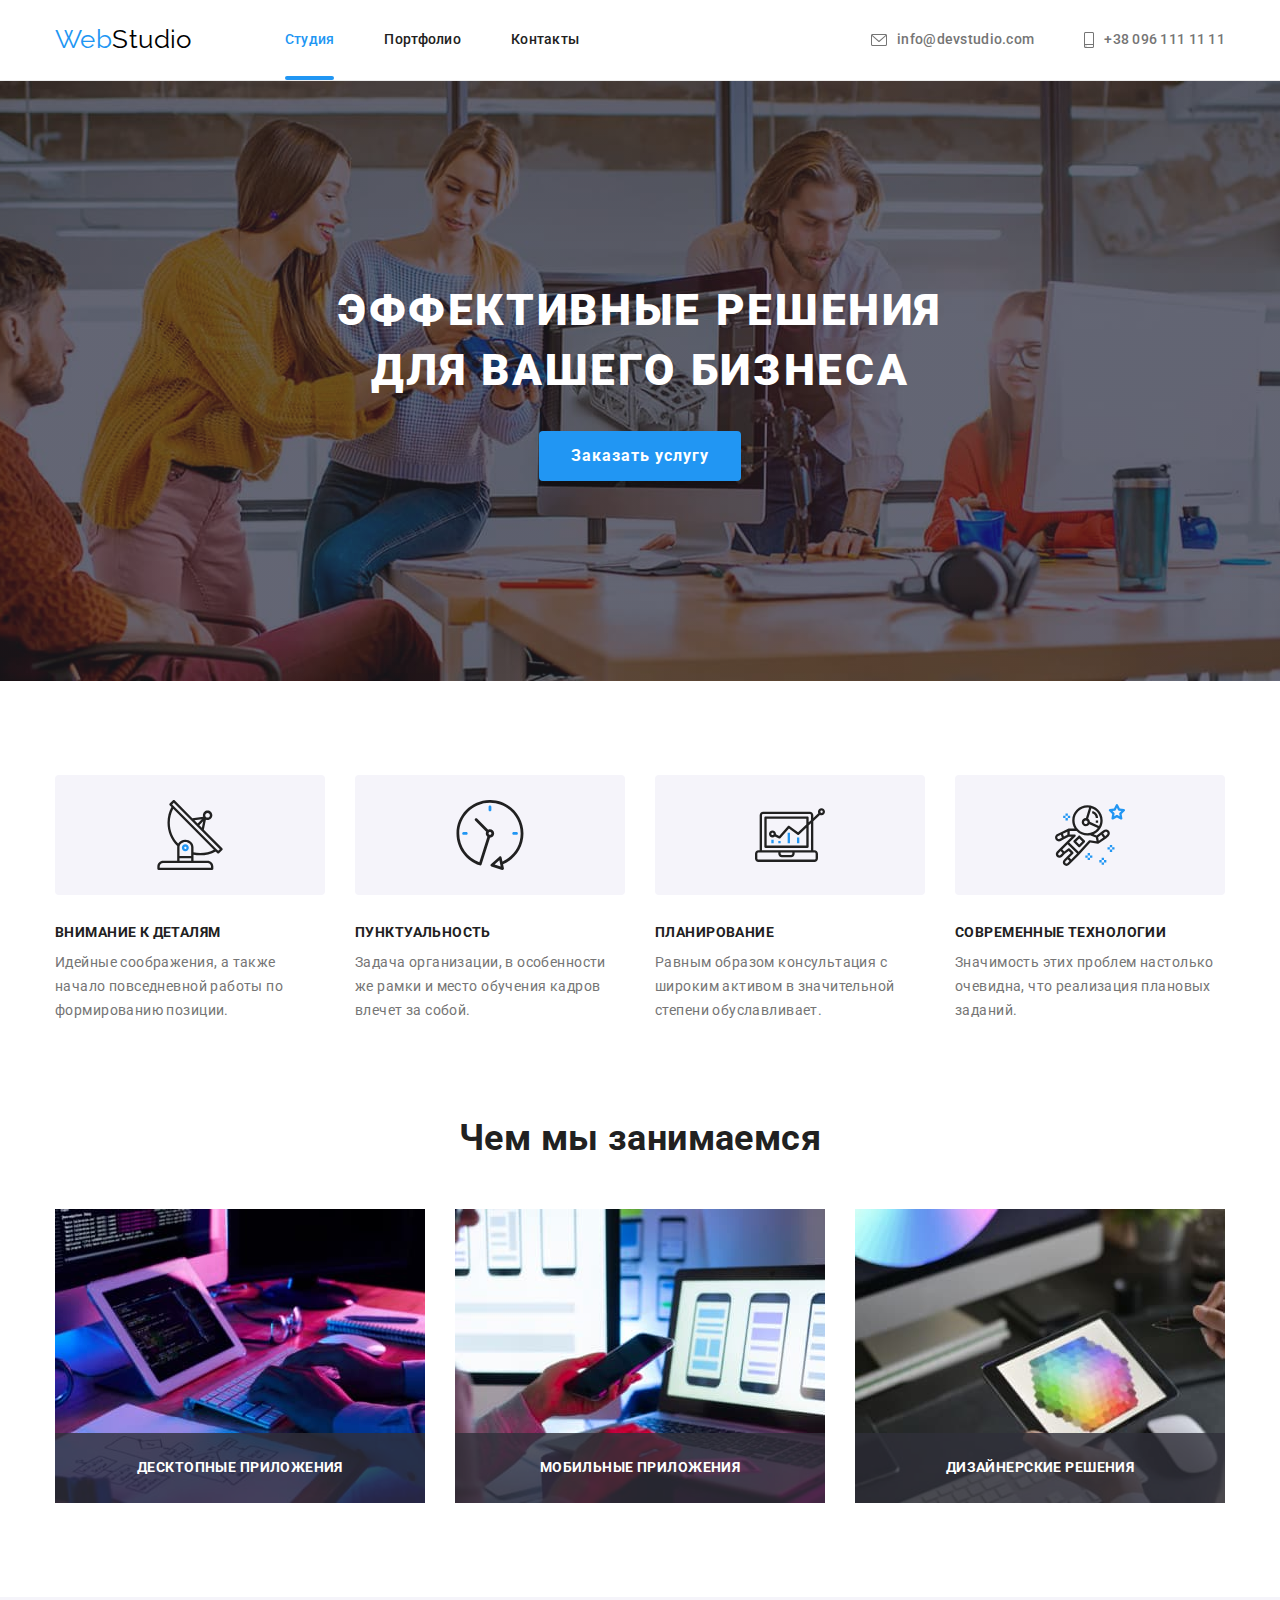
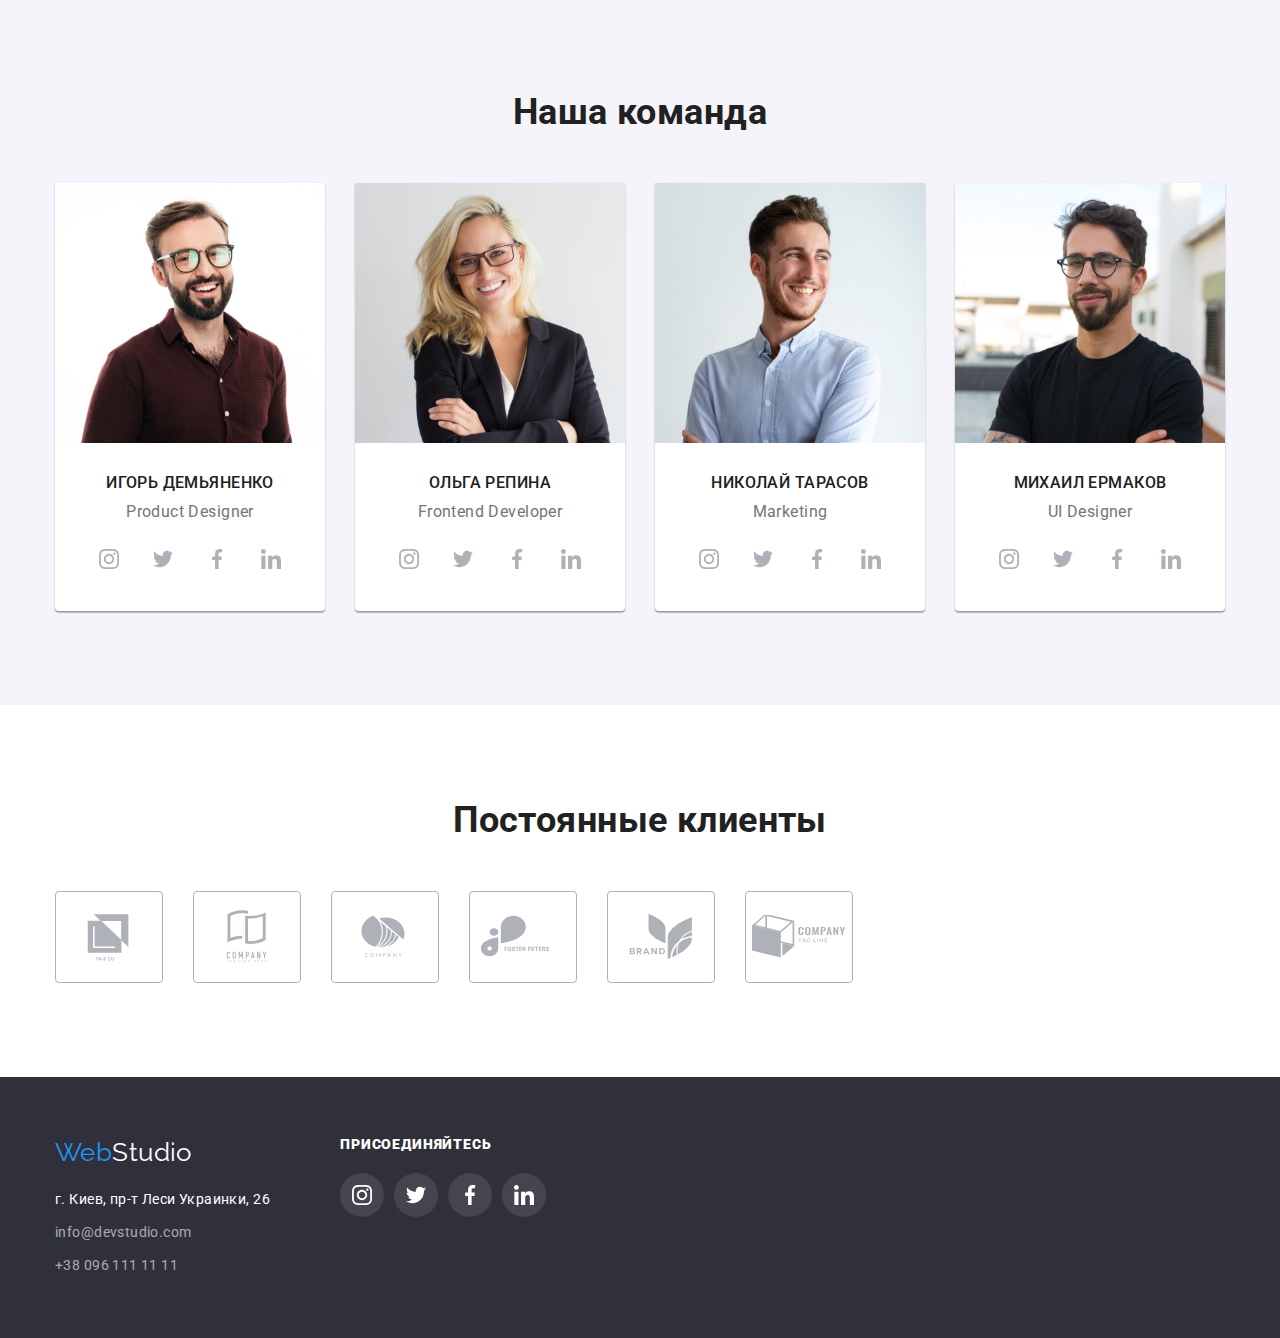
==== commit 57f775b9: "финал" ====
--- a/index.html
+++ b/index.html
@@ -51,16 +51,7 @@
 <!-- Блок Герой-->
     <section class="hero section">
       <h1 class="hero-title">Эффективные решения <br/> для вашего бизнеса</h1>
-      <button type="button" class="hero-button" >Заказать услугу</button>
-    <div class="backdrop is-hidden">
-      <div class="modal">
-        <svg class="icon-close">
-          <use href="./images/icons.svg#close" width="30px" heigth="30px" ></use>
-        </svg>
-      </div>
-    </div>
-    
-    
+      <button type="button" class="hero-button" data-modal-open>Заказать услугу</button>
     </section>
 
 <!-- Блок Преимущества -->
@@ -396,7 +387,16 @@
     </div>
   </div>
 </footer>
-  
+
+<!-- Модальное окно -->
+  <div class="backdrop is-hidden" data-modal>
+    <div class="modal">
+      <svg class="icon-close" data-modal-close>
+        <use href="./images/icons.svg#close" width="30px" heigth="30px"></use>
+      </svg>
+    </div>
+  </div>
+
   <script src="./js/modal.js"></script>
 </body>
 </html>--- a/css/styles.css
+++ b/css/styles.css
@@ -224,26 +224,35 @@
 .backdrop {
   position: fixed;
   top: 0;
-  height: 0;
+  left: 0;
+  height: 100%;
   width: 100%;
-  height: 100%;
   background: rgba(0, 0, 0, 0.2);
+  opacity: 1;
+  transition: opacity 250ms cubic-bezier(0.4, 0, 0.2, 1);
 }
 
 .backdrop.is-hidden {
-  /* opacity: 0; */
+  opacity: 0;
   pointer-events: none;
+}
+
+.backdrop.is-hidden .modal {
+  transform: translate(-50%, -50%) scale(0.8);
 }
 
 .modal {
   position: absolute;
   top: 50%;
   left: 50%;
+  transform: translate(-50%, -50%) scale(1);;
+
   min-width: 528px;
   min-height: 581px;
+  padding: 8px;
+
   background: var(--bgc-color);
-  transform: translate(-50%, -50%);
-  padding: 8px;
+  transition: transform 250ms cubic-bezier(0.4, 0, 0.2, 1);
 }
 
 .icon-close {
